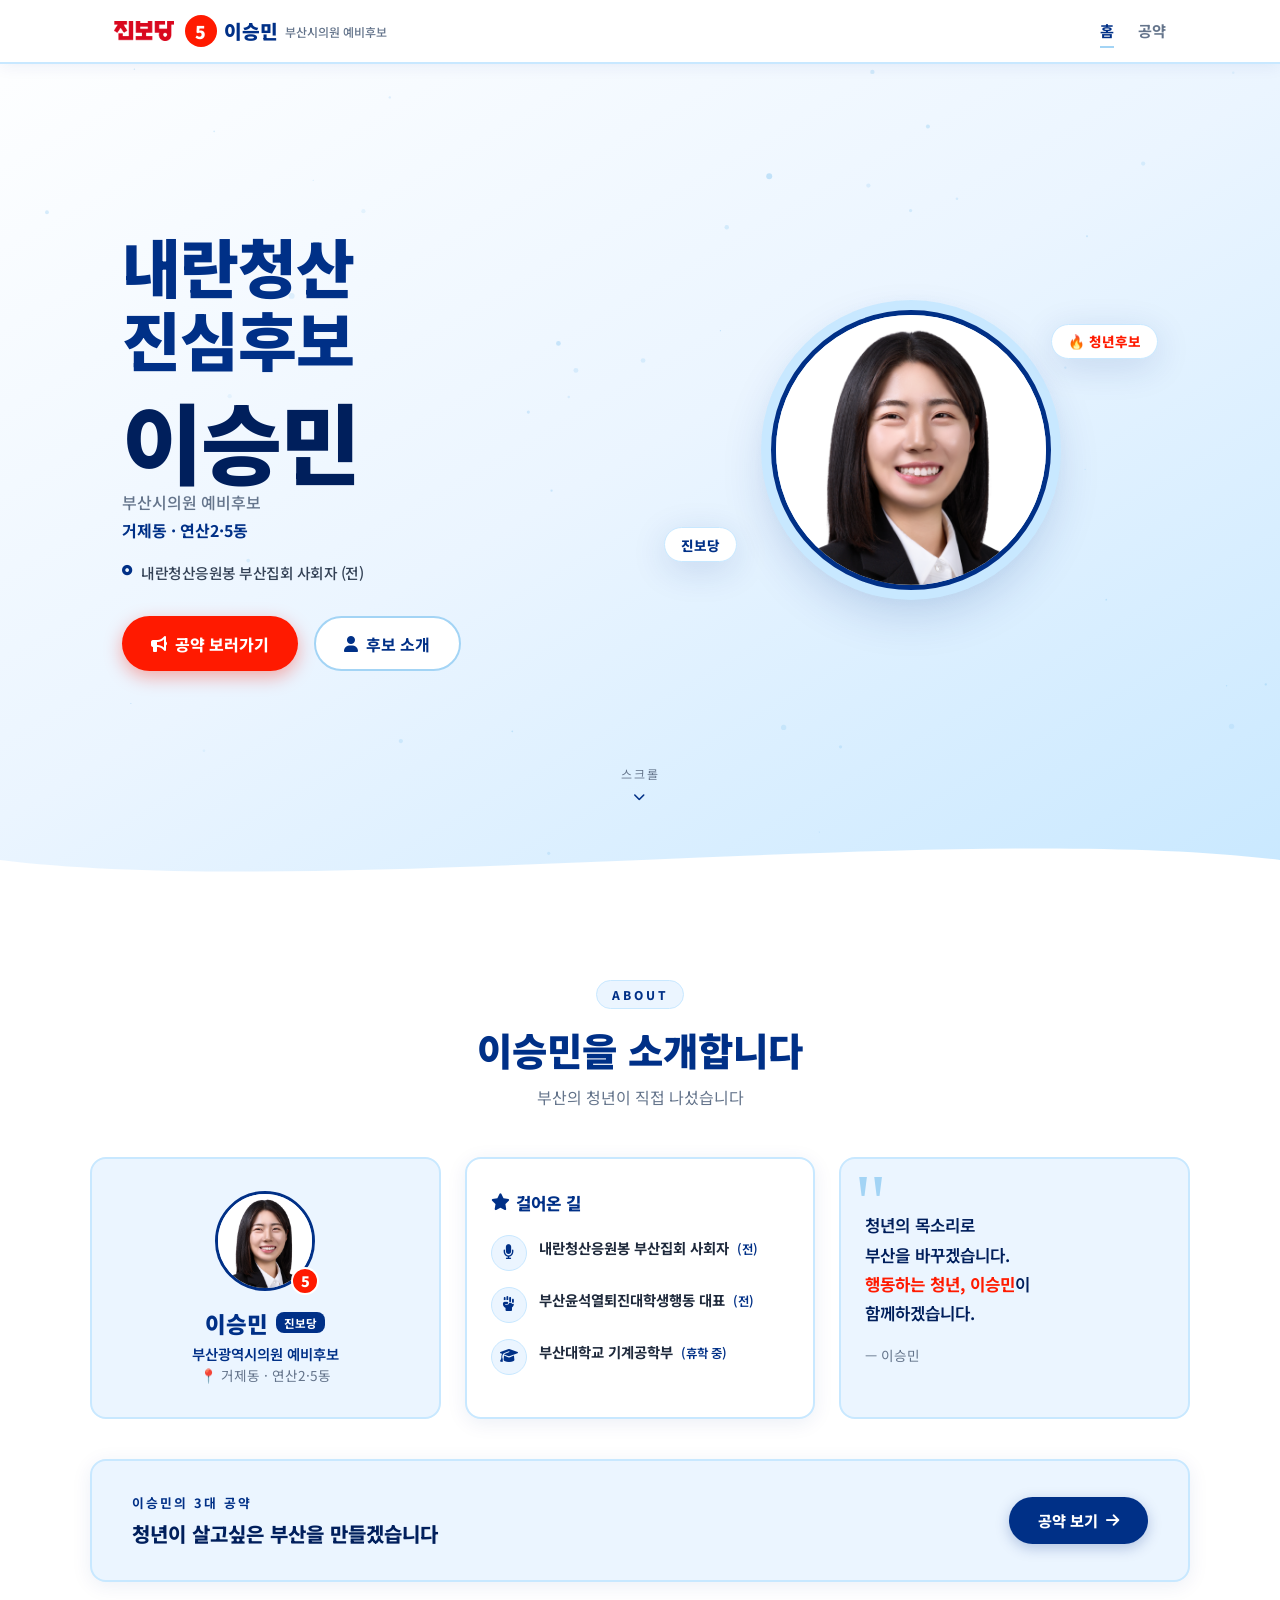
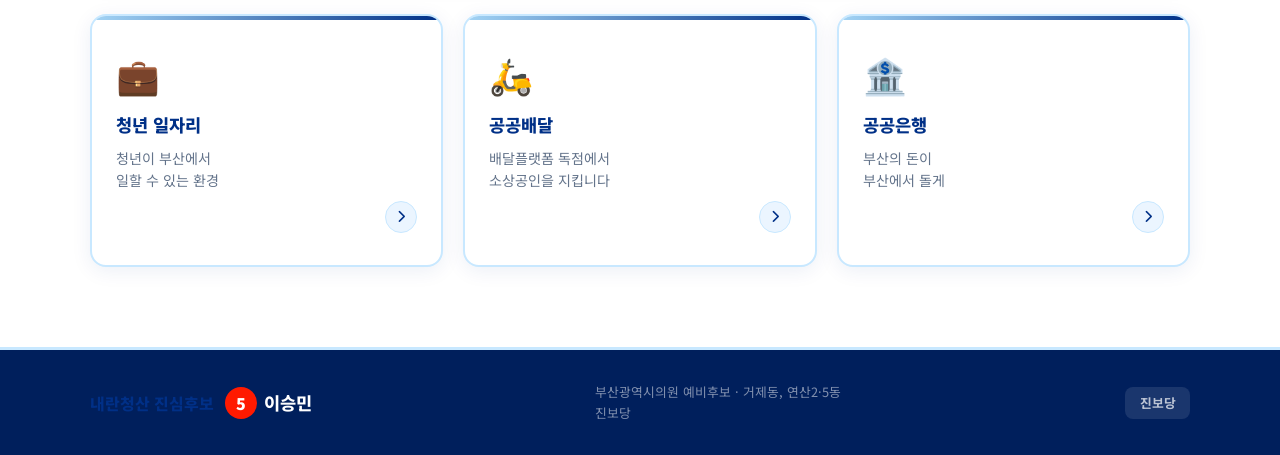
==== index.html @ 5fac70b7 "Add files via upload" ====
<!DOCTYPE html>
<html lang="ko">
<head>
    <meta charset="UTF-8">
    <meta name="viewport" content="width=device-width, initial-scale=1.0, maximum-scale=1.0, user-scalable=no">
    <title>기호5번 이승민 | 부산광역시의원 예비후보</title>
    <meta name="description" content="진보당 이승민 부산광역시의원 예비후보 - 거제동, 연산2·5동 / 내란청산 진심후보 이승민의 공약을 확인하세요.">
    <meta name="format-detection" content="telephone=no">

    <!-- Open Graph -->
    <meta property="og:type" content="website">
    <meta property="og:site_name" content="기호5번 이승민 부산시의원">
    <meta property="og:title" content="진보당 이승민 부산광역시의원 예비후보">
    <meta property="og:description" content="내란청산 진심후보 이승민 - 거제동, 연산2·5동">
    <meta property="og:image" content="assets/thumbnail.jpg">
    <meta name="twitter:card" content="summary_large_image">
    <meta name="twitter:title" content="기호5번 이승민 부산광역시의원 예비후보">
    <meta name="twitter:description" content="내란청산 진심후보 이승민 - 거제동, 연산2·5동">
    <meta name="twitter:image" content="assets/thumbnail.jpg">

    <link rel="stylesheet" href="style.css">
    <link rel="preconnect" href="https://fonts.googleapis.com">
    <link rel="preconnect" href="https://fonts.gstatic.com" crossorigin>
    <link href="https://fonts.googleapis.com/css2?family=Noto+Sans+KR:wght@400;500;700;800;900&display=swap" rel="stylesheet">
    <link rel="stylesheet" href="https://cdnjs.cloudflare.com/ajax/libs/font-awesome/6.5.0/css/all.min.css">
</head>
<body>

<!-- ============================================================
     TOP NAV
============================================================ -->
<nav class="top-nav" id="top-nav">
    <div class="nav-inner">
        <a href="index.html" class="nav-logo">
            <img src="assets/logo.png" alt="진보당" style="height:20px; margin-right:0.2rem; display:block;">
            <span class="nav-num">5</span>
            <span class="nav-name">이승민</span>
            <span class="nav-sub">부산시의원 예비후보</span>
        </a>
        <div class="nav-links">
            <a href="index.html" class="nav-link active">홈</a>
            <a href="pledge.html" class="nav-link">공약</a>
        </div>
        <button class="nav-hamburger" id="nav-hamburger" aria-label="메뉴 열기">
            <span></span><span></span><span></span>
        </button>
    </div>
    <!-- Mobile Menu -->
    <div class="mobile-menu" id="mobile-menu">
        <a href="index.html" class="mobile-link">🏠 홈</a>
        <a href="pledge.html" class="mobile-link">📋 공약</a>
        <a href="pledge.html#pledge-job" class="mobile-link">· 청년 일자리</a>
        <a href="pledge.html#pledge-delivery" class="mobile-link">· 공공배달</a>
        <a href="pledge.html#pledge-bank" class="mobile-link">· 공공은행</a>
    </div>
</nav>

<!-- ============================================================
     HERO SECTION (메인 전체화면)
============================================================ -->
<section class="hero" id="hero">
    <!-- 배경 파티클 캔버스 -->
    <canvas id="particle-canvas"></canvas>

    <!-- 배경 그래디언트 레이어 -->
    <div class="hero-bg"></div>

    <!-- 물결 구분선 -->
    <div class="hero-wave-bottom">
        <svg viewBox="0 0 1440 80" preserveAspectRatio="none" xmlns="http://www.w3.org/2000/svg">
            <path d="M0,40 C360,80 1080,0 1440,40 L1440,80 L0,80 Z" fill="#ffffff"/>
        </svg>
    </div>

    <div class="hero-container">
        <!-- 왼쪽: 텍스트 영역 -->
        <div class="hero-text" id="hero-text">
            <!-- 슬로건 -->
            <h2 class="hero-slogan reveal-hero" style="animation-delay:0.2s">
                내란청산<br>진심후보
            </h2>

            <!-- 후보 이름 -->
            <div class="hero-name-wrap reveal-hero" style="animation-delay:0.35s">
                <h1 class="hero-name">이승민</h1>
                <div class="hero-position">
                    <span>부산시의원 예비후보</span>
                    <span class="hero-district">거제동 · 연산2·5동</span>
                </div>
            </div>

            <!-- 약력 -->
            <ul class="hero-career reveal-hero" style="animation-delay:0.5s">
                <li style="white-space:nowrap; letter-spacing:-0.5px;"><i class="fas fa-circle-dot"></i> 내란청산응원봉 부산집회 사회자 (전)</li>
            </ul>

            <!-- CTA 버튼 -->
            <div class="hero-cta reveal-hero" style="animation-delay:0.65s">
                <a href="pledge.html" class="btn-primary">
                    <i class="fas fa-bullhorn"></i> 공약 보러가기
                </a>
                <a href="#about" class="btn-secondary">
                    <i class="fas fa-user"></i> 후보 소개
                </a>
            </div>
        </div>

        <!-- 오른쪽: 후보 사진 -->
        <div class="hero-photo-wrap reveal-hero" style="animation-delay:0.15s">
            <div class="hero-photo-glow"></div>
            <div class="hero-photo-circle">
                <img src="assets/candidate.png" alt="이승민 후보" class="hero-photo" id="hero-img">
            </div>
            <!-- 플로팅 태그들 -->
            <div class="float-tag tag-youth">🔥 청년후보</div>
            <div class="float-tag tag-jinbo">진보당</div>
        </div>
    </div>

    <!-- 스크롤 유도 -->
    <div class="scroll-hint">
        <span>스크롤</span>
        <div class="scroll-arrow">
            <i class="fas fa-chevron-down"></i>
        </div>
    </div>
</section>

<!-- ============================================================
     소개 SECTION
============================================================ -->
<section class="about-section" id="about">
    <div class="section-container">
        <div class="section-header reveal">
            <span class="section-tag">ABOUT</span>
            <h2 class="section-title">이승민을 소개합니다</h2>
            <p class="section-desc">부산의 청년이 직접 나섰습니다</p>
        </div>

        <div class="about-grid">
            <!-- 프로필 카드 -->
            <div class="about-profile-card reveal">
                <div class="profile-photo-wrap">
                    <img src="assets/candidate.png" alt="이승민 후보" class="profile-photo">
                    <div class="profile-num-badge">5</div>
                </div>
                <div class="profile-info">
                    <div class="profile-name-row">
                        <strong class="profile-name">이승민</strong>
                        <span class="profile-party-tag">진보당</span>
                    </div>
                    <p class="profile-position">부산광역시의원 예비후보</p>
                    <p class="profile-district">📍 거제동 · 연산2·5동</p>
                </div>
            </div>

            <!-- 약력 카드 -->
            <div class="about-career-card reveal" style="transition-delay:0.15s">
                <h3 class="card-title"><i class="fas fa-star"></i> 걸어온 길</h3>
                <ul class="career-list">
                    <li>
                        <div class="career-icon"><i class="fas fa-microphone"></i></div>
                        <div>
                            <strong>내란청산응원봉 부산집회 사회자</strong>
                            <span class="career-year">(전)</span>
                        </div>
                    </li>
                    <li>
                        <div class="career-icon"><i class="fas fa-fist-raised"></i></div>
                        <div>
                            <strong>부산윤석열퇴진대학생행동 대표</strong>
                            <span class="career-year">(전)</span>
                        </div>
                    </li>
                    <li>
                        <div class="career-icon"><i class="fas fa-graduation-cap"></i></div>
                        <div>
                            <strong>부산대학교 기계공학부</strong>
                            <span class="career-year">(휴학 중)</span>
                        </div>
                    </li>
                </ul>
            </div>

            <!-- 메시지 카드 -->
            <div class="about-message-card reveal" style="transition-delay:0.3s">
                <div class="message-quote">"</div>
                <p class="message-text">
                    청년의 목소리로<br>
                    부산을 바꾸겠습니다.<br>
                    <strong>행동하는 청년, 이승민</strong>이<br>
                    함께하겠습니다.
                </p>
                <div class="message-sig">— 이승민</div>
            </div>
        </div>

        <!-- 공약 바로가기 배너 -->
        <div class="pledge-banner reveal">
            <div class="pledge-banner-text">
                <span class="banner-label">이승민의 3대 공약</span>
                <h3>청년이 살고싶은 부산을 만들겠습니다</h3>
            </div>
            <a href="pledge.html" class="banner-btn">
                공약 보기 <i class="fas fa-arrow-right"></i>
            </a>
        </div>

        <!-- 공약 미리보기 카드 3개 -->
        <div class="pledge-preview-grid">
            <a href="pledge.html?tab=job" class="pledge-preview-card reveal">
                <div class="preview-icon">💼</div>
                <h4>청년 일자리</h4>
                <p>청년이 부산에서<br>일할 수 있는 환경</p>
                <span class="preview-arrow"><i class="fas fa-chevron-right"></i></span>
            </a>
            <a href="pledge.html?tab=delivery" class="pledge-preview-card reveal" style="transition-delay:0.1s">
                <div class="preview-icon">🛵</div>
                <h4>공공배달</h4>
                <p>배달플랫폼 독점에서<br>소상공인을 지킵니다</p>
                <span class="preview-arrow"><i class="fas fa-chevron-right"></i></span>
            </a>
            <a href="pledge.html?tab=bank" class="pledge-preview-card reveal" style="transition-delay:0.2s">
                <div class="preview-icon">🏦</div>
                <h4>공공은행</h4>
                <p>부산의 돈이<br>부산에서 돌게</p>
                <span class="preview-arrow"><i class="fas fa-chevron-right"></i></span>
            </a>
        </div>
    </div>
</section>

<!-- ============================================================
     FOOTER
============================================================ -->
<footer class="site-footer">
    <div class="footer-inner">
        <div class="footer-logo">
            <span class="footer-slogan" style="font-weight: 800; color: var(--navy); margin-right: 0.3rem;">내란청산 진심후보</span>
            <span class="footer-num">5</span>
            <span class="footer-name">이승민</span>
        </div>
        <div class="footer-info">
            <p>부산광역시의원 예비후보 · 거제동, 연산2·5동</p>
            <p>진보당</p>
        </div>
        <div class="footer-party">진보당</div>
    </div>
</footer>

<script src="main.js"></script>
</body>
</html>
---- style.css ----
/* ============================================================
   이승민 후보 홈페이지 - 색상 개편판
   흰색+하늘색 메인 / 찐남색+빨간색 포인트
============================================================ */
:root {
  --white:#ffffff;
  --sky:#A3D4F5;
  --sky-light:#EBF5FF;
  --sky-mid:#C8E8FF;
  --navy:#003087;
  --navy-dark:#001f5c;
  --red:#FF1A00;
  --gray:#64748b;
  --gray-light:#f8fafc;
  --font:'Noto Sans KR',sans-serif;
  --nav-h:64px;
  --radius:16px;
  --shadow:0 4px 20px rgba(0,48,135,0.08);
  --shadow-lg:0 8px 36px rgba(0,48,135,0.14);
}
*,*::before,*::after{box-sizing:border-box;margin:0;padding:0}
html{scroll-behavior:smooth;overflow-x:hidden}
body{font-family:var(--font);background:var(--white);color:#1e293b;overflow-x:hidden}
a{text-decoration:none;color:inherit}
ul{list-style:none}
img{max-width:100%;display:block}
button{cursor:pointer;border:none;background:none;font-family:var(--font)}

.top-nav{
  position:fixed;top:0;width:100%;z-index:1000;
  background:#fff;
  border-bottom:2px solid var(--sky-mid);
  box-shadow:0 2px 16px rgba(0,48,135,0.07);
  height:var(--nav-h);
}
.top-nav.scrolled{background:#fff;box-shadow:0 2px 16px rgba(0,48,135,0.15);}
.nav-inner{
  max-width:1100px;margin:0 auto;
  display:flex;align-items:center;justify-content:space-between;
  height:100%;padding:0 1.5rem;
}
.nav-logo{display:flex;align-items:center;gap:.45rem}
.nav-num{
  display:inline-flex;align-items:center;justify-content:center;
  width:2rem;height:2rem;background:var(--red);
  color:#fff;border-radius:50%;font-weight:900;font-size:1.1rem;flex-shrink:0;
}
.nav-name{color:var(--navy);font-weight:900;font-size:1.2rem}
.nav-sub{color:var(--gray);font-size:.75rem;font-weight:500}
.nav-links{display:flex;gap:1.5rem}
.nav-link{
  color:var(--gray);font-weight:700;font-size:.95rem;
  transition:color .2s;padding:.3rem 0;border-bottom:2px solid transparent;
}
.nav-link:hover,.nav-link.active{color:var(--navy);border-color:var(--sky)}
.nav-hamburger{display:none;flex-direction:column;gap:5px;padding:4px}
.nav-hamburger span{display:block;width:24px;height:2px;background:var(--navy);border-radius:2px;transition:.3s}
.nav-hamburger.open span:nth-child(1){transform:rotate(45deg) translate(5px,5px)}
.nav-hamburger.open span:nth-child(2){opacity:0}
.nav-hamburger.open span:nth-child(3){transform:rotate(-45deg) translate(5px,-5px)}
.mobile-menu{
  display:none;flex-direction:column;
  background:rgba(255,255,255,0.98);
  border-top:1px solid var(--sky-mid);
}
.mobile-menu.open{display:flex}
.mobile-link{
  padding:.9rem 1.5rem;color:var(--navy);
  font-size:.95rem;font-weight:600;
  border-bottom:1px solid var(--sky-light);transition:background .2s;
}
.mobile-link:hover{background:var(--sky-light)}

/* ── HERO : 흰색+하늘색 그라데이션 ── */
.hero{
  position:relative;min-height:100vh;
  display:flex;align-items:center;justify-content:center;
  padding-top:var(--nav-h);overflow:hidden;
  background:linear-gradient(150deg, var(--white) 0%, var(--sky-light) 50%, var(--sky-mid) 100%);
}
#particle-canvas{position:absolute;inset:0;z-index:1;pointer-events:none}
.hero-wave-bottom{position:absolute;bottom:0;left:0;right:0;z-index:2;line-height:0}
.hero-wave-bottom svg{width:100%;height:80px}
.hero-container{
  position:relative;z-index:3;
  max-width:1100px;width:100%;margin:0 auto;
  padding:2rem 2rem 6rem;
  display:grid;grid-template-columns:1fr 1fr;
  align-items:center;gap:3rem;
}

/* Hero 텍스트 — 어두운 색 사용 */
.hero-badge-wrap{display:flex;align-items:center;gap:.75rem;margin-bottom:1rem}
.hero-badge{
  display:inline-flex;align-items:center;gap:.25rem;
  background:var(--red);color:#fff;
  border-radius:30px;padding:.35rem 1rem;
  font-weight:800;font-size:1rem;
  box-shadow:0 4px 14px rgba(255,26,0,.35);
}
.badge-num{font-size:1.6rem;font-weight:900;line-height:1}
.badge-label{font-size:.8rem}
.hero-party{
  background:var(--navy);color:#fff;
  padding:.3rem .85rem;border-radius:20px;
  font-size:.82rem;font-weight:700;
}
.hero-slogan{
  color:var(--navy);font-size:clamp(2.5rem,5vw,4rem);
  font-weight:900;line-height:1.15;
  margin-bottom:1.25rem;letter-spacing:-1px;
}
.slogan-accent{color:var(--red)}
.hero-name-wrap{margin-bottom:1.25rem}
.hero-name{
  font-size:clamp(3.5rem,8vw,5.5rem);font-weight:900;
  color:var(--navy-dark);letter-spacing:-2px;line-height:1;margin-bottom:.4rem;
}
.hero-position{display:flex;flex-direction:column;gap:.25rem}
.hero-position span{color:var(--gray);font-size:1rem;font-weight:500}
.hero-district{color:var(--navy)!important;font-weight:700!important}
.hero-career{display:flex;flex-direction:column;gap:.55rem;margin-bottom:2rem}
.hero-career li{
  display:flex;align-items:flex-start;gap:.6rem;
  color:#334155;font-size:.92rem;font-weight:500;line-height:1.5;
}
.hero-career .fa-circle-dot{color:var(--navy);margin-top:.25rem;font-size:.65rem;flex-shrink:0}
.career-prev{color:var(--gray);font-size:.8rem;margin-left:.3rem}
.hero-cta{display:flex;gap:1rem;flex-wrap:wrap}
.btn-primary{
  display:inline-flex;align-items:center;gap:.5rem;
  background:var(--red);color:#fff;
  padding:.85rem 1.8rem;border-radius:50px;
  font-weight:800;font-size:1rem;
  box-shadow:0 6px 18px rgba(255,26,0,.35);
  transition:transform .2s,box-shadow .2s;
}
.btn-primary:hover{transform:translateY(-2px);box-shadow:0 10px 26px rgba(255,26,0,.45)}
.btn-secondary{
  display:inline-flex;align-items:center;gap:.5rem;
  background:var(--white);color:var(--navy);
  border:2px solid var(--sky);
  padding:.85rem 1.8rem;border-radius:50px;
  font-weight:700;font-size:1rem;
  transition:background .2s,border-color .2s,transform .2s;
}
.btn-secondary:hover{background:var(--sky-light);border-color:var(--navy);transform:translateY(-2px)}

/* Hero Photo */
.hero-photo-wrap{position:relative;display:flex;justify-content:center;align-items:center}
.hero-photo-glow{
  position:absolute;width:320px;height:320px;border-radius:50%;
  background:radial-gradient(circle,rgba(163,212,245,.5),transparent 70%);
  animation:pulse 3s ease-in-out infinite;
}
@keyframes pulse{0%,100%{transform:scale(1);opacity:.7}50%{transform:scale(1.06);opacity:1}}
.hero-photo-circle{
  width:280px;height:280px;border-radius:50%;overflow:hidden;
  border:5px solid var(--navy);
  box-shadow:0 0 0 10px var(--sky-mid),0 20px 50px rgba(0,48,135,.2);
  position:relative;z-index:2;
}
.hero-photo{width:100%;height:100%;object-fit:cover;object-position:center top}
.float-tag{
  position:absolute;background:var(--white);border-radius:30px;
  padding:.4rem 1rem;font-weight:800;font-size:.85rem;
  box-shadow:var(--shadow-lg);z-index:3;animation:float 4s ease-in-out infinite;
  border:1.5px solid var(--sky-mid);
}
.tag-youth{top:5%;right:0;color:var(--red);animation-delay:0s}
.tag-jinbo{bottom:10%;left:0;color:var(--navy);animation-delay:1s}
@keyframes float{0%,100%{transform:translateY(0)}50%{transform:translateY(-8px)}}
.scroll-hint{
  position:absolute;bottom:6rem;left:50%;transform:translateX(-50%);
  z-index:4;text-align:center;color:var(--gray);
  font-size:.75rem;letter-spacing:2px;
  animation:bounce 2s ease-in-out infinite;
}
.scroll-arrow{margin-top:.3rem;color:var(--navy)}
@keyframes bounce{0%,100%{transform:translateX(-50%) translateY(0)}50%{transform:translateX(-50%) translateY(6px)}}

/* ── ABOUT SECTION ── */
.about-section{padding:5rem 1.5rem;background:var(--white)}
.section-container{max-width:1100px;margin:0 auto}
.section-header{text-align:center;margin-bottom:3rem}
.section-tag{
  display:inline-block;background:var(--sky-light);color:var(--navy);
  font-size:.75rem;font-weight:800;letter-spacing:3px;
  padding:.3rem .9rem;border-radius:20px;margin-bottom:.75rem;
  border:1px solid var(--sky-mid);
}
.section-title{font-size:clamp(1.8rem,3vw,2.5rem);font-weight:900;color:var(--navy);margin-bottom:.5rem}
.section-desc{color:var(--gray);font-size:1rem}
.about-grid{display:grid;grid-template-columns:repeat(3,1fr);gap:1.5rem;margin-bottom:2.5rem}
.about-profile-card{
  background:var(--sky-light);border-radius:var(--radius);
  padding:2rem 1.5rem;display:flex;flex-direction:column;align-items:center;
  gap:1rem;text-align:center;border:2px solid var(--sky-mid);
}
.profile-photo-wrap{position:relative;width:100px;height:100px}
.profile-photo{width:100%;height:100%;border-radius:50%;object-fit:cover;object-position:center top;border:3px solid var(--navy)}
.profile-num-badge{
  position:absolute;bottom:-4px;right:-4px;
  width:28px;height:28px;background:var(--red);color:#fff;
  border-radius:50%;font-weight:900;font-size:.9rem;
  display:flex;align-items:center;justify-content:center;border:2px solid #fff;
}
.profile-name{font-size:1.4rem;font-weight:900;color:var(--navy)}
.profile-name-row{display:flex;align-items:center;gap:.5rem;justify-content:center}
.profile-party-tag{background:var(--navy);color:#fff;padding:.15rem .5rem;border-radius:8px;font-size:.72rem;font-weight:700}
.profile-position{color:var(--navy);font-weight:600;font-size:.9rem;margin-top:.25rem}
.profile-district{color:var(--gray);font-size:.85rem;margin-top:.1rem}

.about-career-card{
  background:var(--white);border-radius:var(--radius);padding:2rem 1.5rem;
  border:2px solid var(--sky-mid);box-shadow:var(--shadow);
}
.card-title{font-size:1.05rem;font-weight:800;color:var(--navy);margin-bottom:1.25rem;display:flex;align-items:center;gap:.4rem}
.career-list{display:flex;flex-direction:column;gap:1rem}
.career-list li{display:flex;align-items:flex-start;gap:.75rem}
.career-icon{
  width:36px;height:36px;border-radius:50%;
  background:var(--sky-light);color:var(--navy);
  display:flex;align-items:center;justify-content:center;font-size:.9rem;flex-shrink:0;
  border:1.5px solid var(--sky-mid);
}
.career-list strong{font-size:.9rem;font-weight:700;color:#1e293b;display:inline;margin-right:4px;}
.career-year{font-size:.78rem;color:var(--navy);font-weight:600;}

.about-message-card{
  background:var(--sky-light);border-radius:var(--radius);padding:2rem 1.5rem;
  border:2px solid var(--sky-mid);
  position:relative;overflow:hidden;display:flex;flex-direction:column;justify-content:center;
}
.message-quote{
  font-size:5rem;color:var(--sky);font-family:Georgia,serif;
  line-height:1;position:absolute;top:.3rem;left:.8rem;
}
.message-text{
  color:var(--navy-dark);font-size:1.05rem;font-weight:600;
  line-height:1.75;position:relative;z-index:1;
}
.message-text strong{color:var(--red)}
.message-sig{color:var(--gray);font-size:.85rem;margin-top:1rem;position:relative;z-index:1}

/* Pledge Banner */
.pledge-banner{
  background:var(--sky-light);border:2px solid var(--sky-mid);
  border-radius:var(--radius);padding:2rem 2.5rem;
  display:flex;align-items:center;justify-content:space-between;
  gap:1.5rem;flex-wrap:wrap;margin-bottom:2rem;
  box-shadow:var(--shadow);
}
.banner-label{color:var(--navy);font-size:.8rem;font-weight:700;letter-spacing:2px;display:block;margin-bottom:.4rem}
.pledge-banner-text h3{color:var(--navy-dark);font-size:1.25rem;font-weight:800}
.banner-btn{
  display:inline-flex;align-items:center;gap:.5rem;
  background:var(--navy);color:#fff;
  padding:.8rem 1.8rem;border-radius:50px;
  font-weight:800;font-size:.95rem;white-space:nowrap;
  box-shadow:0 4px 14px rgba(0,48,135,.25);
  transition:transform .2s,background .2s;
}
.banner-btn:hover{transform:translateY(-2px);background:var(--navy-dark)}

/* Pledge Preview Cards */
.pledge-preview-grid{display:grid;grid-template-columns:repeat(3,1fr);gap:1.25rem}
.pledge-preview-card{
  background:var(--white);border-radius:var(--radius);padding:2rem 1.5rem;
  border:2px solid var(--sky-mid);box-shadow:var(--shadow);
  display:flex;flex-direction:column;gap:.6rem;
  transition:transform .25s,box-shadow .25s,border-color .25s;
  position:relative;overflow:hidden;
}
.pledge-preview-card::before{
  content:'';position:absolute;top:0;left:0;right:0;height:4px;
  background:linear-gradient(90deg,var(--sky),var(--navy));
}
.pledge-preview-card:hover{transform:translateY(-4px);box-shadow:var(--shadow-lg);border-color:var(--navy)}
.preview-icon{font-size:2.2rem;margin-bottom:.25rem}
.pledge-preview-card h4{font-size:1.1rem;font-weight:800;color:var(--navy)}
.pledge-preview-card p{font-size:.88rem;color:var(--gray);line-height:1.6;flex:1}
.preview-arrow{
  display:inline-flex;align-items:center;justify-content:center;
  width:32px;height:32px;background:var(--sky-light);border-radius:50%;
  color:var(--navy);font-size:.8rem;align-self:flex-end;
  transition:background .2s,color .2s;border:1.5px solid var(--sky-mid);
}
.pledge-preview-card:hover .preview-arrow{background:var(--navy);color:#fff}

/* ── PLEDGE PAGE ── */
.pledge-page{background:var(--sky-light)}
.pledge-hero{
  position:relative;min-height:260px;
  display:flex;align-items:center;justify-content:center;
  padding-top:calc(var(--nav-h) + 2rem);padding-bottom:5rem;overflow:hidden;
  background:linear-gradient(135deg,var(--sky-light) 0%,var(--sky-mid) 100%);
}
.pledge-hero-bg{position:absolute;inset:0;background:linear-gradient(135deg,var(--sky-light),var(--sky-mid))}
.pledge-hero-content{position:relative;z-index:2;text-align:center;padding:0 1.5rem}
.pledge-hero-tag{
  display:inline-block;color:var(--navy);
  font-size:.75rem;font-weight:700;letter-spacing:3px;margin-bottom:.75rem;
}
.pledge-hero-title{font-size:clamp(2rem,4vw,3rem);font-weight:900;color:var(--navy-dark);margin-bottom:.75rem}
.accent-red{color:var(--red)}
.pledge-hero-sub{color:var(--navy);font-size:1.05rem;font-weight:500;opacity:.8}
.pledge-hero-wave{position:absolute;bottom:0;left:0;right:0;z-index:3;line-height:0}
.pledge-hero-wave svg{width:100%;height:60px}

/* Tab Nav */
.tab-nav-wrap{
  position:sticky;top:var(--nav-h);z-index:100;
  background:var(--white);
  border-bottom:2px solid var(--sky-mid);
  box-shadow:0 2px 12px rgba(0,48,135,.06);
}
.tab-nav{max-width:900px;margin:0 auto;display:flex;position:relative;padding:0 1rem}
.tab-btn{
  flex:1;display:flex;align-items:center;justify-content:center;gap:.5rem;
  padding:1.1rem .5rem;font-size:.95rem;font-weight:700;
  color:var(--gray);transition:color .25s;
  border-bottom:3px solid transparent;
}
.tab-btn .tab-icon{font-size:1.2rem}
.tab-btn.active{color:var(--navy);border-color:var(--red)}
.tab-btn:hover:not(.active){color:var(--navy)}

/* Pledge Content */
.pledge-main{min-height:60vh;background:var(--white);overflow-x:hidden}
.pledge-tab-content{display:none;animation:fadeSlide .35s ease}
.pledge-tab-content.active{display:block}
@keyframes fadeSlide{from{opacity:0;transform:translateY(12px)}to{opacity:1;transform:translateY(0)}}
.pledge-section-container{max-width:900px;margin:0 auto;padding:3rem 1.5rem 5rem}

.pledge-content-header{text-align:center;margin-bottom:2.5rem}
.pledge-num-badge{
  display:inline-block;background:var(--sky-light);color:var(--navy);
  border:2px solid var(--sky-mid);
  font-size:.8rem;font-weight:800;letter-spacing:2px;
  padding:.3rem 1rem;border-radius:20px;margin-bottom:.8rem;
}
.pledge-content-title{font-size:clamp(1.8rem,3vw,2.5rem);font-weight:900;color:var(--navy);margin-bottom:.75rem}
.pledge-content-sub{color:var(--gray);font-size:1.05rem;line-height:1.7}
.pledge-content-sub strong{color:var(--navy)}

.pledge-problem-box{
  background:var(--sky-light);border:2px solid var(--sky-mid);
  border-radius:var(--radius);padding:1.5rem 1.75rem;
  display:flex;align-items:center;gap:1rem;margin-bottom:2.5rem;
}
.problem-icon{font-size:1.5rem;flex-shrink:0}
.problem-text{font-size:.95rem;line-height:1.7;color:#1e293b;font-weight:500}

.sub-pledge-grid{display:grid;grid-template-columns:repeat(3,1fr);gap:1.25rem;margin-bottom:2.5rem}
.sub-pledge-card{
  background:var(--white);border-radius:var(--radius);padding:2rem 1.5rem;
  text-align:center;border:2px solid var(--sky-mid);
  box-shadow:var(--shadow);transition:transform .25s,box-shadow .25s,border-color .25s;
}
.sub-pledge-card:hover{transform:translateY(-4px);box-shadow:var(--shadow-lg);border-color:var(--navy)}
.sub-card-icon{font-size:2.5rem;margin-bottom:.75rem}
.sub-card-title{font-size:1rem;font-weight:800;color:var(--navy);margin-bottom:.5rem}
.sub-card-placeholder{font-size:.85rem;color:var(--gray);line-height:1.5;margin-bottom:.75rem}
.sub-card-tag{
  display:inline-block;background:var(--sky-light);color:var(--navy);
  border:1px solid var(--sky-mid);
  padding:.25rem .7rem;border-radius:20px;font-size:.75rem;font-weight:700;
}

.pledge-detail-area{
  background:var(--sky-light);border-radius:var(--radius);
  border:2px dashed var(--sky-mid);
  min-height:200px;display:flex;align-items:center;justify-content:center;
}
.detail-placeholder{text-align:center;padding:3rem;color:var(--gray)}
.detail-placeholder i{font-size:2.5rem;margin-bottom:1rem;color:var(--sky)}
.detail-placeholder p{line-height:1.7;font-size:.95rem}

/* ── FOOTER ── */
.site-footer{
  background:var(--navy-dark);padding:2rem 1.5rem;
  border-top:3px solid var(--sky-mid);
}
.footer-inner{
  max-width:1100px;margin:0 auto;
  display:flex;align-items:center;justify-content:space-between;
  gap:1rem;flex-wrap:wrap;
}
.footer-logo{display:flex;align-items:center;gap:.4rem}
.footer-num{
  width:2rem;height:2rem;background:var(--red);color:#fff;
  border-radius:50%;font-weight:900;font-size:1rem;
  display:flex;align-items:center;justify-content:center;
}
.footer-name{color:#fff;font-weight:800;font-size:1.1rem}
.footer-info p{color:rgba(255,255,255,.5);font-size:.8rem;line-height:1.6}
.footer-party{
  background:rgba(255,255,255,.1);color:rgba(255,255,255,.7);
  border-radius:8px;padding:.4rem .9rem;font-size:.8rem;font-weight:700;
}

/* ── REVEAL ANIMATIONS ── */
.reveal{opacity:0;transform:translateY(24px);transition:opacity .55s ease,transform .55s ease}
.reveal.visible{opacity:1;transform:translateY(0)}
.reveal-hero{opacity:0;transform:translateY(20px);animation:heroIn .7s ease forwards}
@keyframes heroIn{to{opacity:1;transform:translateY(0)}}

/* ── 청년 일자리 공약 ── */

/* ① 타이틀 히어로 */
.job-title-hero{
  position:relative;
  width:100vw;
  left:50%;
  transform:translateX(-50%);
  overflow:hidden;
  background:var(--sky-light);
  border-bottom:3px solid var(--sky);
}
.job-hero-img{
  width:100vw !important;
  max-width:100vw !important;
  min-width:100vw !important;
  height:auto !important;
  display:block;
  margin:0;
}
.job-hero-overlay{
  position:absolute;
  top:10px;
  left:0;right:0;
  text-align:center;
  padding:0 2rem;
  pointer-events:none;
}
.job-project-badge{
  display:inline-block;background:var(--white);
  border:2px solid var(--navy);color:var(--navy);
  border-radius:30px;padding:.4rem 1.2rem;
  font-size:.9rem;font-weight:700;margin-bottom:1rem;
}
.job-project-badge strong{color:var(--red)}
.job-main-title{
  font-size:clamp(2.5rem,6vw,4.5rem);font-weight:900;
  color:var(--navy);letter-spacing:-1.5px;margin-bottom:1.5rem;
}
.job-hero-img{max-width:600px;margin:0 auto}

/* ② 예산 섹션 */
.job-budget-section{background:var(--white);padding:4rem 1.5rem}
.job-budget-title{
  font-size:clamp(1.6rem,3.5vw,2.4rem);font-weight:900;
  color:var(--navy-dark);text-align:center;margin-bottom:2.5rem;line-height:1.3;
}
.job-budget-title span{color:var(--red)}
.job-budget-wrap{display:flex;align-items:center;justify-content:center;gap:2.5rem;flex-wrap:wrap;margin-bottom:2rem}
.job-budget-table-wrap{flex:1;min-width:280px;max-width:520px}
.table-unit{font-size:.8rem;color:var(--gray);margin-bottom:.4rem;text-align:left}
.job-budget-table{width:100%;border-collapse:collapse;border-radius:12px;overflow:hidden;box-shadow:var(--shadow)}
.job-budget-table thead tr{background:var(--navy);color:#fff}
.job-budget-table th,.job-budget-table td{padding:.85rem 1rem;font-size:.92rem;text-align:center}
.job-budget-table thead th:first-child{text-align:left}
.job-budget-table tbody tr:nth-child(odd){background:var(--sky-light)}
.job-budget-table tbody tr:nth-child(even){background:var(--white)}
.job-budget-table tbody th{text-align:left;font-weight:700;color:var(--navy-dark)}
.td-now{font-weight:800;color:var(--navy);font-size:1rem}
.td-rate{color:var(--red);font-weight:800;font-size:1rem;white-space:nowrap}

/* 2배 배지 */
.job-2x-badge{
  background:var(--red);color:#fff;border-radius:50%;
  width:140px;height:140px;
  display:flex;flex-direction:column;align-items:center;justify-content:center;
  text-align:center;flex-shrink:0;
  box-shadow:0 8px 24px rgba(255,26,0,.4);
  animation:pulse 3s ease-in-out infinite;
}
.badge-years{font-size:.78rem;font-weight:700;opacity:.9;margin-bottom:.1rem}
.badge-big{font-size:1.9rem;font-weight:900;line-height:1}
.badge-sub{font-size:1.1rem;font-weight:800}

.job-budget-body{
  max-width:720px;margin:0 auto;
  background:var(--sky-light);border-radius:var(--radius);
  padding:1.5rem 2rem;border-left:4px solid var(--navy);
}
.job-budget-body p{font-size:.95rem;line-height:1.8;color:#1e293b;margin-bottom:.75rem}
.job-budget-body p:last-child{margin-bottom:0}
.job-budget-body strong{color:var(--navy)}

/* ③ 6대 공약 */
.job-pledges-section{background:var(--sky-light);padding:4rem 1.5rem}
.job-pledges-header{text-align:center;margin-bottom:2rem}
.job-pledges-main-title{
  font-size:clamp(1.6rem,3vw,2.2rem);font-weight:900;
  color:var(--navy-dark);line-height:1.35;margin-bottom:.6rem;
}
.job-pledges-main-title strong{color:var(--navy)}
.job-pledges-sub{color:var(--navy);font-size:1rem;font-weight:600;opacity:.8}

.job-intro-box{
  background:var(--white);border-radius:var(--radius);
  padding:1.75rem 2rem;margin-bottom:2.5rem;
  border-left:5px solid var(--sky);box-shadow:var(--shadow);
}
.job-intro-box p{font-size:.95rem;line-height:1.85;color:#1e293b;margin-bottom:.6rem}
.job-intro-box p:last-child{margin-bottom:0}
.job-intro-box strong{color:var(--navy)}

/* 6대 공약 그리드 */
.job-items-grid{display:grid;grid-template-columns:repeat(2,1fr);gap:1.5rem}
.job-item-card{
  background:var(--white);border-radius:var(--radius);
  border:2px solid var(--sky-mid);box-shadow:var(--shadow);
  display:flex;gap:1.25rem;padding:1.75rem;
  transition:transform .25s,box-shadow .25s,border-color .25s;
}
.job-item-card:hover{transform:translateY(-3px);box-shadow:var(--shadow-lg);border-color:var(--sky)}
.job-item-num{
  width:38px;height:38px;border-radius:50%;flex-shrink:0;
  background:var(--navy);color:#fff;
  display:flex;align-items:center;justify-content:center;
  font-weight:900;font-size:1.1rem;margin-top:.1rem;
}
.job-item-body{flex:1}
.job-item-title{
  font-size:1rem;font-weight:700;color:#1e293b;
  line-height:1.4;margin-bottom:.75rem;
}
.job-item-title strong{color:var(--navy);font-size:1.05rem}
.job-item-text{font-size:.875rem;line-height:1.8;color:#475569}
.job-item-sublist{margin-top:.75rem;display:flex;flex-direction:column;gap:.6rem}
.job-item-sublist li{
  font-size:.82rem;line-height:1.7;color:#475569;
  padding-left:1rem;border-left:3px solid var(--sky);
  padding:.5rem .75rem;background:var(--sky-light);border-radius:0 8px 8px 0;
}
.job-item-sublist li strong{color:var(--navy)}

/* ── 공공배달 공약 ── */
.del-title-hero{
  background:linear-gradient(160deg,var(--sky-light) 0%,var(--sky-mid) 100%);
  padding:3rem 2rem 2rem;border-bottom:3px solid var(--sky);
}
.del-hero-inner{
  max-width:900px;margin:0 auto;
  display:flex;align-items:center;justify-content:space-between;gap:2rem;flex-wrap:wrap;
}
.del-hero-text{flex:1;min-width:240px}
.del-sub-label{font-size:1rem;font-weight:700;color:var(--navy);margin-bottom:.5rem}
.del-main-title{
  font-size:clamp(3rem,7vw,5.5rem);font-weight:900;
  color:var(--navy-dark);letter-spacing:-2px;line-height:1;margin-bottom:1.25rem;
}
.del-miracle-badge{
  display:inline-block;background:var(--red);color:#fff;
  padding:.6rem 1.25rem;border-radius:30px;
  font-size:1.05rem;font-weight:700;
  box-shadow:0 4px 14px rgba(255,26,0,.35);
  line-height:1.4;
}
.del-miracle-badge strong{font-size:1.4rem;font-weight:900}
.del-badge-note{display:block;font-size:.75rem;opacity:.85;margin-top:.2rem}
.del-hero-img{width:280px;flex-shrink:0}

/* ② 문제 제기 */
.del-problem-section{background:var(--white);padding:3.5rem 1.5rem}
.del-problem-title{
  font-size:clamp(1.5rem,3.5vw,2.4rem);font-weight:900;
  color:var(--navy-dark);text-align:center;margin-bottom:2rem;line-height:1.3;
}
.del-problem-title .red{color:var(--red)}
.del-problem-body{
  max-width:720px;margin:0 auto;
  background:var(--sky-light);border-radius:var(--radius);
  padding:1.75rem 2rem;border-left:4px solid var(--navy);
}
.del-problem-body p{font-size:.95rem;line-height:1.8;color:#1e293b;margin-bottom:.75rem}
.del-problem-body p:last-child{margin-bottom:0}
.del-problem-body strong{color:var(--navy)}

/* ③ 비교표 섹션 */
.del-compare-section{background:var(--sky-light);padding:4rem 1.5rem}
.del-compare-header{text-align:center;margin-bottom:2.5rem}
.del-compare-title{font-size:clamp(2rem,4vw,3rem);font-weight:900;color:var(--navy);margin-bottom:.5rem}
.del-compare-sub{color:var(--gray);font-size:1rem;font-weight:500}

.del-compare-block{
  background:var(--white);border-radius:var(--radius);
  border:2px solid var(--sky-mid);box-shadow:var(--shadow);
  margin-bottom:2rem;overflow:hidden;
}
.del-group-label{
  padding:.9rem 1.5rem;font-size:1.3rem;font-weight:900;
  color:#fff;letter-spacing:1px;
}
.del-group-label.consumer{background:#0284c7}
.del-group-label.owner{background:#db2777}
.del-group-label.rider{background:#7c3aed}

.del-table-wrap{padding:1.5rem;display:flex;align-items:flex-start;gap:1.5rem;flex-wrap:wrap}
.del-table-note{font-size:.78rem;color:var(--gray);margin-bottom:.5rem}
.del-table-scroll{flex:1;min-width:280px;overflow-x:auto}
.del-compare-table{width:100%;border-collapse:collapse;min-width:380px}
.del-compare-table th,.del-compare-table td{
  padding:.7rem .9rem;font-size:.88rem;text-align:center;
  border-bottom:1px solid var(--sky-light);
}
.del-compare-table th{color:#fff;font-weight:700}
.block-consumer .del-compare-table th{background:var(--navy-dark)}
.block-consumer .th-dongbaek{background:var(--sky)!important;color:var(--navy-dark)!important;font-weight:900!important}
.block-owner .del-compare-table th{background:#9d174d}
.block-owner .th-dongbaek{background:#fbcfe8!important;color:#831843!important;font-weight:900!important}
.block-rider .del-compare-table th{background:#5b21b6}
.block-rider .th-dongbaek{background:#ede9fe!important;color:#4c1d95!important;font-weight:900!important}

.del-compare-table thead th:first-child{background:var(--white)!important;color:var(--gray)!important;font-size:.78rem}
.del-compare-table th:first-child,.del-compare-table td:first-child{text-align:left}
.del-compare-table tbody tr:hover{background:var(--sky-light)}
.th-note{display:block;font-size:.72rem;font-weight:400;opacity:.8}
.td-db{color:var(--navy);font-weight:700}
.td-win{color:var(--navy);font-weight:900;background:rgba(163,212,245,.25)}
.td-note{display:block;font-size:.72rem;color:var(--gray);font-weight:400}
.tr-total td,.tr-total th{font-weight:800;border-top:2px solid var(--sky);background:var(--sky-light)}

.del-benefit-badge{
  flex-shrink:0;width:120px;border-radius:16px;
  display:flex;flex-direction:column;align-items:center;justify-content:center;
  text-align:center;color:#fff;font-size:.8rem;font-weight:700;
  padding:1rem .75rem;box-shadow:var(--shadow-lg);line-height:1.4;
}
.consumer-badge{background:#0284c7}
.owner-badge{background:#db2777}
.rider-badge{background:#7c3aed}
.del-benefit-badge strong{font-size:1.3rem;font-weight:900;display:block;margin:0;line-height:1.2}
.badge-extra{font-size:.7rem;opacity:.9;margin:0;word-break:keep-all}

.del-extra-benefits{padding:0 1.5rem 1.5rem;display:flex;flex-direction:column;gap:.6rem}
.del-extra-item{
  padding:.65rem 1rem;background:var(--sky-light);
  border-radius:8px;font-size:.88rem;color:#1e293b;line-height:1.6;
  border-left:3px solid #db2777;
}
.extra-tag{
  display:inline-block;background:#db2777;color:#fff;
  padding:.1rem .5rem;border-radius:12px;font-size:.75rem;font-weight:700;margin-right:.4rem;
}
.extra-note{color:var(--gray);font-size:.82rem}

.del-rider-note{
  padding:.75rem 1.5rem 1.25rem;
  font-size:.82rem;color:var(--gray);font-style:italic;
}

/* ④ 연간재원 */
.del-budget-section{background:var(--white);padding:4rem 1.5rem}
.del-budget-title{
  font-size:clamp(1.3rem,2.5vw,1.8rem);font-weight:900;
  color:var(--navy);margin-bottom:1.5rem;
  padding-bottom:.75rem;border-bottom:2px solid var(--sky-mid);
}
.del-budget-title span{color:var(--gray);font-size:.85em;font-weight:500}
.del-budget-table-wrap{margin-bottom:2rem}
.del-budget-table-scroll{overflow-x:auto}
.del-budget-table{width:100%;border-collapse:collapse;min-width:520px}
.del-budget-table th,.del-budget-table td{
  padding:.85rem 1rem;font-size:.88rem;
  border-bottom:1px solid var(--sky-light);text-align:left;vertical-align:top;
}
.del-budget-table thead tr{background:var(--navy-dark)}
.del-budget-table thead th{color:#fff;font-weight:700}
.del-budget-table tbody tr:nth-child(odd){background:var(--sky-light)}
.td-amount{text-align:right;font-weight:700;color:var(--navy);white-space:nowrap}
.tr-total-budget td{background:var(--navy)!important;color:#fff!important;font-weight:800;border-top:2px solid var(--navy-dark)}
.td-total-val{color:var(--sky)!important;font-size:1.1rem}
.del-budget-notes{
  background:var(--sky-light);border-radius:var(--radius);
  padding:1.5rem 2rem;border-left:4px solid var(--red);
}
.del-budget-notes p{font-size:.92rem;line-height:1.7;color:#1e293b;margin-bottom:.5rem;display:flex;gap:.5rem}
.del-budget-notes p:last-child{margin-bottom:0}
.del-budget-notes .fa-circle-dot{color:var(--red);flex-shrink:0;margin-top:.25rem;font-size:.7rem}
.del-budget-notes strong{color:var(--navy)}

/* ── 공공은행 공약 ── */
.bank-title-hero{
  position:relative;width:100vw;left:50%;transform:translateX(-50%);
  overflow:hidden;background:#fff;border-bottom:3px solid var(--sky);
}
.bank-hero-img{width:100vw !important;max-width:100vw !important;min-width:100vw !important;height:auto !important;display:block;}
.bank-hero-overlay{position:absolute;top:3.5rem;left:0;right:0;text-align:center;pointer-events:none;padding:0 2rem;z-index:10;}
.bank-main-title{font-size:3rem;font-weight:900;color:var(--sky);line-height:1.2;margin-top:.5rem;}
.bank-main-title strong{color:var(--navy-dark);font-size:3.5rem;display:block;}

.bank-problem-section{padding:4rem 1.5rem;background:#f8fafc;}
.bank-problem-flex{display:flex;gap:2rem;align-items:center;}
.bank-problem-text{flex:1;font-size:1.1rem;line-height:1.7;color:#334155;}
.bank-problem-text p{margin-bottom:1rem;word-break:keep-all;}
.bank-problem-text p:last-child{margin-bottom:0;}
.bank-budget-box{
  width:240px;background:#fff;border:2px solid var(--sky);
  border-radius:12px;padding:1.5rem;text-align:center;
  box-shadow:var(--shadow-md);flex-shrink:0;
}
.budget-title{background:var(--navy-dark);color:#fff;font-weight:700;padding:.4rem;border-radius:6px;margin-bottom:.5rem;font-size:.9rem;}
.budget-amount{font-size:1.2rem;font-weight:700;margin-bottom:1.5rem;}
.budget-amount:last-child{margin-bottom:0;}
.budget-amount strong{font-size:1.8rem;letter-spacing:-1px;}

.bank-campaign-section{padding:4rem 1.5rem;background:var(--sky-light);}
.campaign-title{text-align:center;font-size:1.8rem;font-weight:900;color:var(--navy);margin-bottom:2rem;}
.campaign-box{
  background:#fff;border-radius:24px;padding:2rem;
  box-shadow:var(--shadow-lg);display:flex;gap:2rem;
  border-top:6px solid var(--sky);
}
.campaign-text-wrap{flex:1;}
.q-text{font-size:1.1rem;font-weight:700;color:#64748b;margin-bottom:.5rem;}
.a-text{font-size:1.5rem;font-weight:900;color:var(--white);background:var(--navy-dark);display:inline-block;padding:.4rem 1rem;border-radius:8px;margin-bottom:1.5rem;}
.law-list{list-style:none;padding:0;margin-bottom:1.5rem;}
.law-list li{position:relative;padding-left:1.5rem;margin-bottom:.5rem;font-size:.95rem;color:#334155;}
.law-list li::before{content:"◎";position:absolute;left:0;color:var(--sky);font-weight:900;}
.campaign-golden{border-top:2px solid var(--sky-light);padding-top:1.5rem;font-size:.95rem;color:#475569;line-height:1.6;}
.campaign-golden strong{color:var(--navy);font-size:1.1rem;display:block;margin-bottom:.5rem;}
.campaign-qr-wrap{width:160px;flex-shrink:0;}
.qr-box{background:#f0f9ff;border:2px solid var(--sky);border-radius:16px;padding:1.5rem;text-align:center;}
.qr-title{color:var(--sky);font-weight:900;font-size:1.1rem;margin-bottom:1rem;line-height:1.3;}
.qr-placeholder{width:100%;aspect-ratio:1;background:#fff;border:1px dashed var(--sky);display:flex;align-items:center;justify-content:center;font-size:.8rem;color:#94a3b8;font-weight:700;}

.bank-money-section{padding:5rem 1.5rem;background:#fff;}
.money-sub{color:var(--sky);font-size:1.3rem;font-weight:900;margin-bottom:.5rem;word-break:keep-all;}
.money-title{font-size:3.5rem;font-weight:900;color:var(--navy-dark);margin-bottom:2rem;letter-spacing:-2px;}
.bank-key-img{max-width:300px;width:100%;margin:0 auto 2rem;display:block;}
.money-bars{display:flex;flex-direction:column;gap:.5rem;align-items:center;margin-bottom:3rem;}
.money-bar{padding:.7rem 2rem;color:#fff;font-weight:900;font-size:1.2rem;border-radius:8px;clip-path:polygon(5% 0, 100% 0, 95% 100%, 0 100%);text-align:center;max-width:100%;}
.money-bar.light-blue{background:#7dd3fc;}
.money-bar.sky{background:#0ea5e9;}
.money-bar.blue{background:#0284c7;}
.money-arrows{display:flex;gap:1rem;}
.arrow-box{
  flex:1;padding:1.5rem;color:#fff;font-weight:700;font-size:1rem;line-height:1.5;
  clip-path:polygon(0 0, 95% 0, 100% 50%, 95% 100%, 0 100%);
  display:flex;align-items:center;justify-content:center;text-align:center;word-break:keep-all;
}
.arrow-box.dark{background:#1e293b;}
.arrow-box.navy{background:var(--navy);}

.bank-mechanism-section{padding:4rem 1.5rem;background:#f8fafc;}
.mech-grid{display:flex;gap:2rem;align-items:flex-start;}
.mech-diagram{flex:1;background:#fff;border:2px dashed var(--sky-light);border-radius:16px;padding:2rem;text-align:center;}
.diag-title{font-size:1.1rem;font-weight:900;color:var(--sky);margin-bottom:1.5rem;}
.diag-box{display:flex;align-items:center;justify-content:space-between;gap:1rem;margin-bottom:1.5rem;position:relative;}
.diag-item{display:flex;flex-direction:column;align-items:center;font-weight:700;color:#334155;flex-shrink:0;width:80px;}
.diag-item .icon{font-size:2.8rem;}
.diag-lines-wrap{flex:1;display:flex;flex-direction:column;justify-content:center;gap:0.8rem;}
.diag-line-group{display:flex;flex-direction:column;align-items:center;}
.dl-text{font-size:0.75rem;color:#475569;font-weight:700;text-align:center;word-break:keep-all;line-height:1.2;margin-bottom:0.2rem;}
.dl-bottom{margin-bottom:0;margin-top:0.2rem;}
.dl-line{width:100%;border-top:2px dashed var(--sky);position:relative;}
.dl-line-right::after{content:"▶";position:absolute;right:-5px;top:-8px;color:var(--sky);font-size:0.9rem;}
.dl-line-left::before{content:"◀";position:absolute;left:-5px;top:-8px;color:var(--sky);font-size:0.9rem;}
.diag-note{font-size:.9rem;color:#64748b;font-weight:700;line-height:1.4;}
.mech-benefits{flex:1;display:flex;flex-direction:column;gap:1.5rem;}
.ben-group{background:#fff;border:1px solid #e2e8f0;border-radius:12px;overflow:hidden;box-shadow:var(--shadow);}
.ben-title{background:#e0f2fe;color:var(--navy);padding:1rem;font-weight:900;font-size:1.1rem;margin:0;}
.ben-group ul{list-style:none;padding:1rem 1.5rem;margin:0;}
.ben-group li{position:relative;padding-left:1.2rem;margin-bottom:.5rem;font-size:.95rem;color:#334155;line-height:1.5;word-break:keep-all;}
.ben-group li:last-child{margin-bottom:0;}
.ben-group li::before{content:"▶";position:absolute;left:0;top:2px;color:var(--sky);font-size:.7rem;}

.bank-global-section{padding:5rem 1.5rem;background:var(--sky-light);}
.global-title{text-align:center;font-size:1.6rem;font-weight:700;color:#334155;margin-bottom:3rem;}
.global-title strong{font-size:2rem;color:#1e293b;}
.global-grid{display:grid;grid-template-columns:repeat(auto-fit, minmax(280px, 1fr));gap:1.5rem;}
.global-card{background:#fff;border-radius:16px;padding:1.5rem;box-shadow:var(--shadow-sm);border-top:4px solid var(--sky);}
.g-head{font-size:1.1rem;font-weight:900;color:#1e293b;margin-bottom:1rem;display:flex;align-items:center;gap:.5rem;}
.flag{font-size:1.5rem;}
.global-card ul{padding-left:1.2rem;margin:0;font-size:.9rem;color:#475569;line-height:1.5;}

/* ── RESPONSIVE ── */
@media(max-width:900px){
  .about-grid{grid-template-columns:1fr 1fr}
  .about-message-card{grid-column:1/-1}
  .pledge-preview-grid{grid-template-columns:1fr 1fr}
  .pledge-preview-card:last-child{grid-column:1/-1}
  .hero-container{grid-template-columns:1fr;text-align:center;gap:2rem}
  .hero-badge-wrap,.hero-cta{justify-content:center}
  .hero-career li{justify-content:center}
  .hero-photo-wrap{order:-1}
  .hero-photo-circle{width:200px;height:200px}
  .hero-photo-glow{width:230px;height:230px}
  .del-hero-inner{flex-direction:column;text-align:center}
  .del-hero-img{width:220px;margin:0 auto}
  .del-table-wrap{flex-direction:column}
  .del-benefit-badge{width:100%;border-radius:12px;flex-direction:column;justify-content:center;gap:.1rem;padding:.8rem}
  .job-title-hero { background: var(--white); padding-top: 2.5rem; display: flex; flex-direction: column-reverse; }
  .job-hero-overlay { position: relative; top: 0; padding: 0 1rem; margin-bottom: -14vw; z-index: 10; pointer-events: none; }
  .job-items-grid{grid-template-columns:1fr}
  .job-2x-badge{width:120px;height:120px}
  
  .bank-problem-flex{flex-direction:column;}
  .bank-budget-box{width:100%;display:grid;grid-template-rows:auto auto;grid-auto-flow:column;gap:0.5rem 1rem;padding:1.5rem;}
  .budget-amount{margin-bottom:0;}
  .campaign-box{flex-direction:column;}
  .campaign-qr-wrap{width:100%;display:flex;justify-content:center;}
  .money-arrows{flex-direction:column;gap:1rem;}
  .arrow-box{clip-path:polygon(0 0, 100% 0, 100% 85%, 50% 100%, 0 85%);padding-bottom:2.5rem;}
  .mech-grid{flex-direction:column;align-items:stretch;}
  .bank-hero-overlay{padding:0 1rem;top:2.5rem;}
  .bank-main-title{font-size:2.2rem;}
  .bank-main-title strong{font-size:2.6rem;}
  .global-title{font-size:1.4rem;}
  .global-title strong{font-size:1.6rem;}
}
@media(max-width:640px){
  .nav-links{display:none}
  .nav-hamburger{display:flex}
  .about-grid{grid-template-columns:1fr}
  .pledge-preview-grid{grid-template-columns:1fr}
  .pledge-preview-card:last-child{grid-column:auto}
  .sub-pledge-grid{grid-template-columns:1fr}
  .tab-btn .tab-label{font-size:.8rem}
  .hero-slogan{font-size:2.2rem}
  .pledge-banner{flex-direction:column;text-align:center}
  .footer-inner{flex-direction:column;text-align:center;gap:.75rem}
  .job-item-card{flex-direction:column;gap:.75rem}
  .job-item-num{width:32px;height:32px;font-size:.95rem}
  .job-budget-wrap{flex-direction:column;align-items:center}
  .job-2x-badge{width:110px;height:110px}
  .job-budget-body{padding:1.25rem}
  .job-intro-box{padding:1.25rem}
}
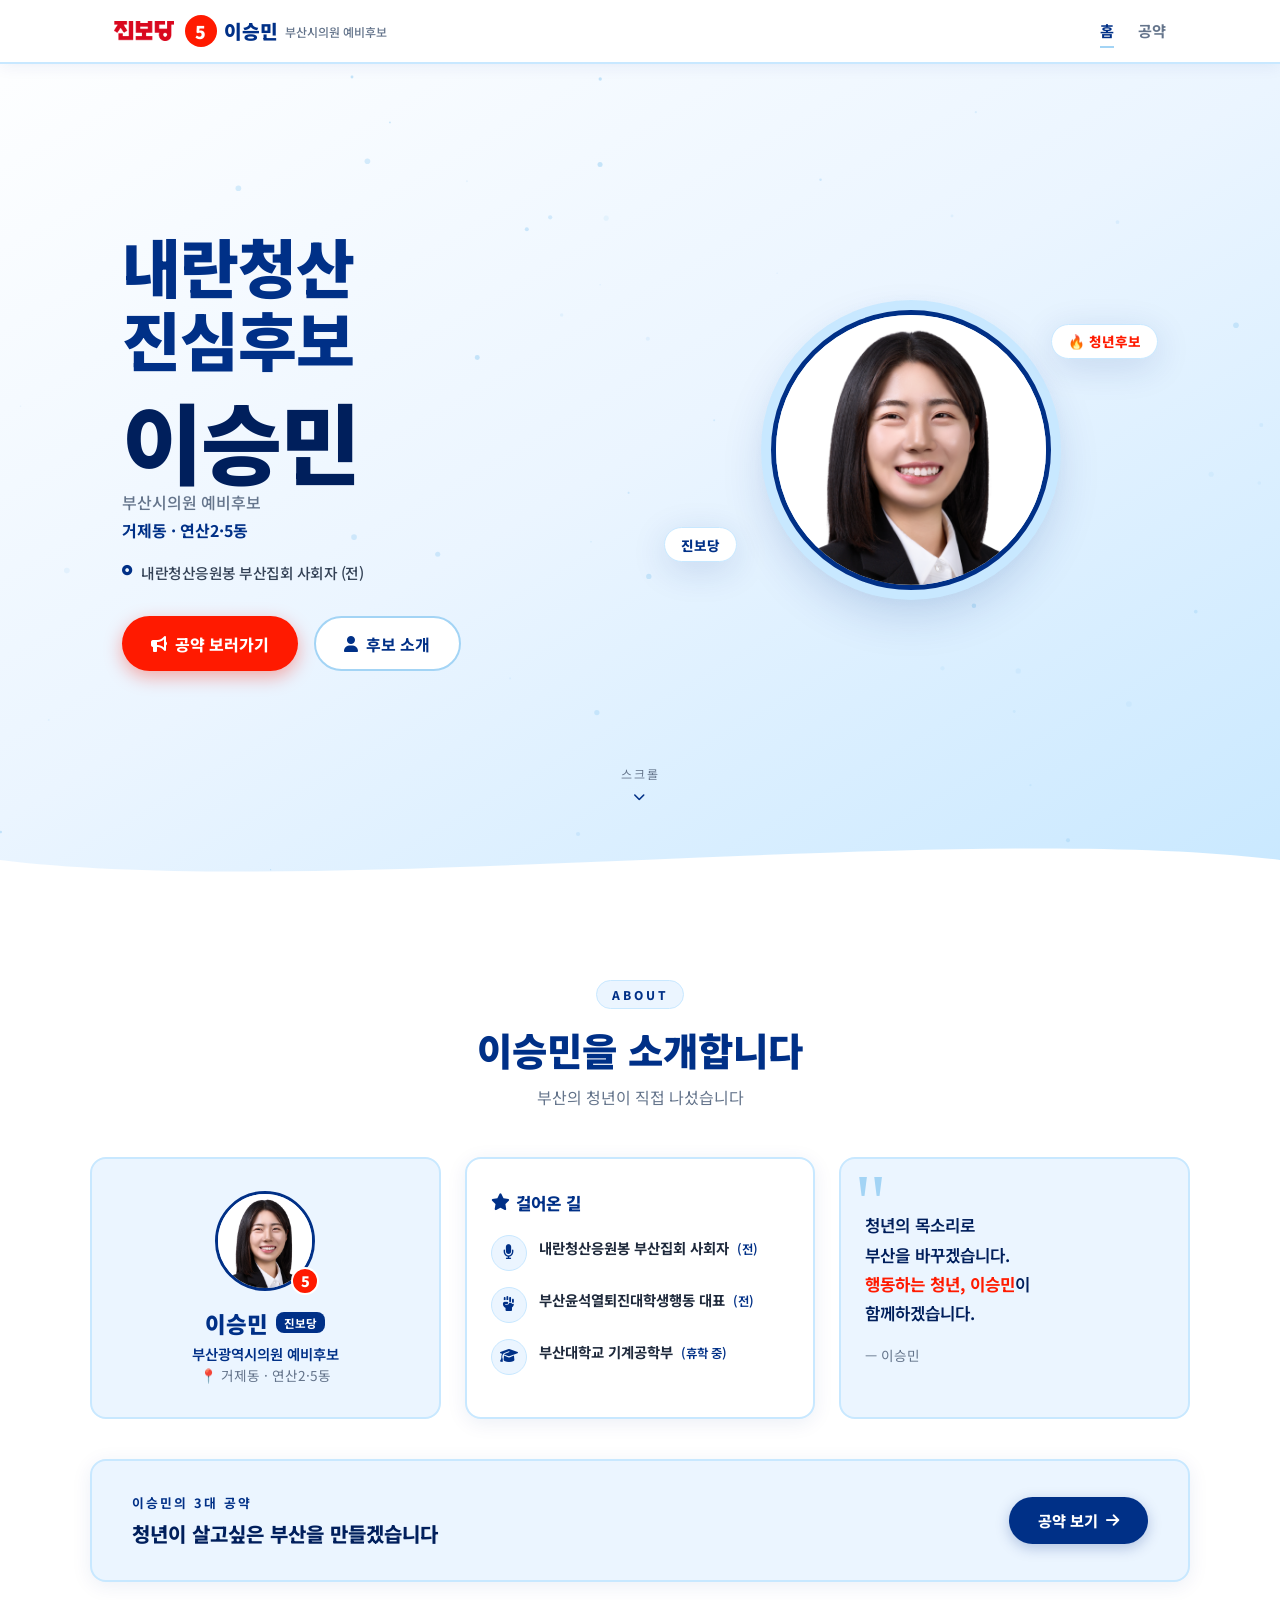
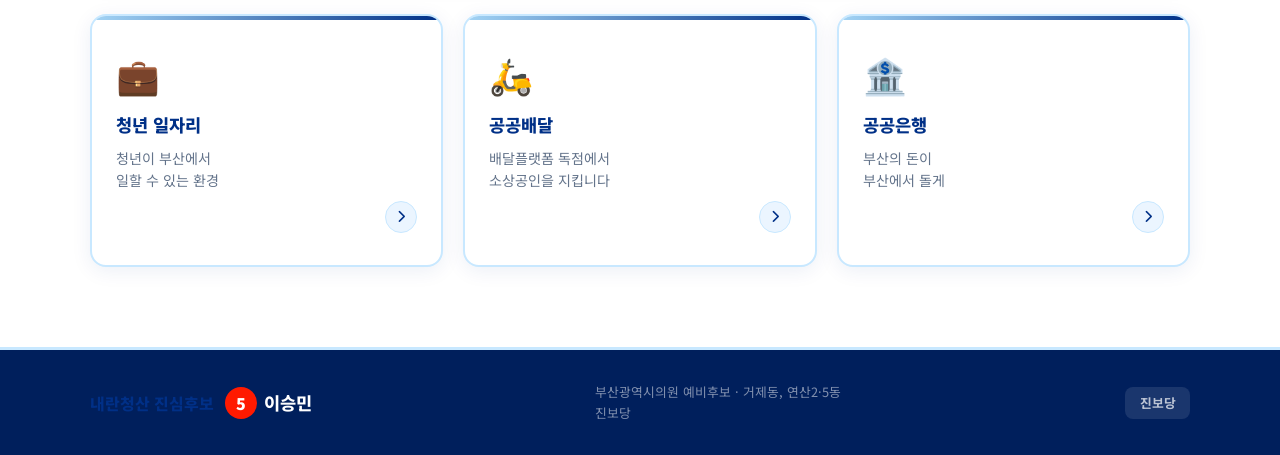
==== commit 13767697: "Add files via upload" ====
--- a/index.html
+++ b/index.html
@@ -9,14 +9,15 @@
 
     <!-- Open Graph -->
     <meta property="og:type" content="website">
+    <meta property="og:url" content="https://busanjinbo.github.io/yeonje_youth/">
     <meta property="og:site_name" content="기호5번 이승민 부산시의원">
     <meta property="og:title" content="진보당 이승민 부산광역시의원 예비후보">
     <meta property="og:description" content="내란청산 진심후보 이승민 - 거제동, 연산2·5동">
-    <meta property="og:image" content="assets/thumbnail.jpg">
+    <meta property="og:image" content="https://busanjinbo.github.io/yeonje_youth/assets/Thumbnail.png">
     <meta name="twitter:card" content="summary_large_image">
     <meta name="twitter:title" content="기호5번 이승민 부산광역시의원 예비후보">
     <meta name="twitter:description" content="내란청산 진심후보 이승민 - 거제동, 연산2·5동">
-    <meta name="twitter:image" content="assets/thumbnail.jpg">
+    <meta name="twitter:image" content="https://busanjinbo.github.io/yeonje_youth/assets/Thumbnail.png">
 
     <link rel="stylesheet" href="style.css">
     <link rel="preconnect" href="https://fonts.googleapis.com">
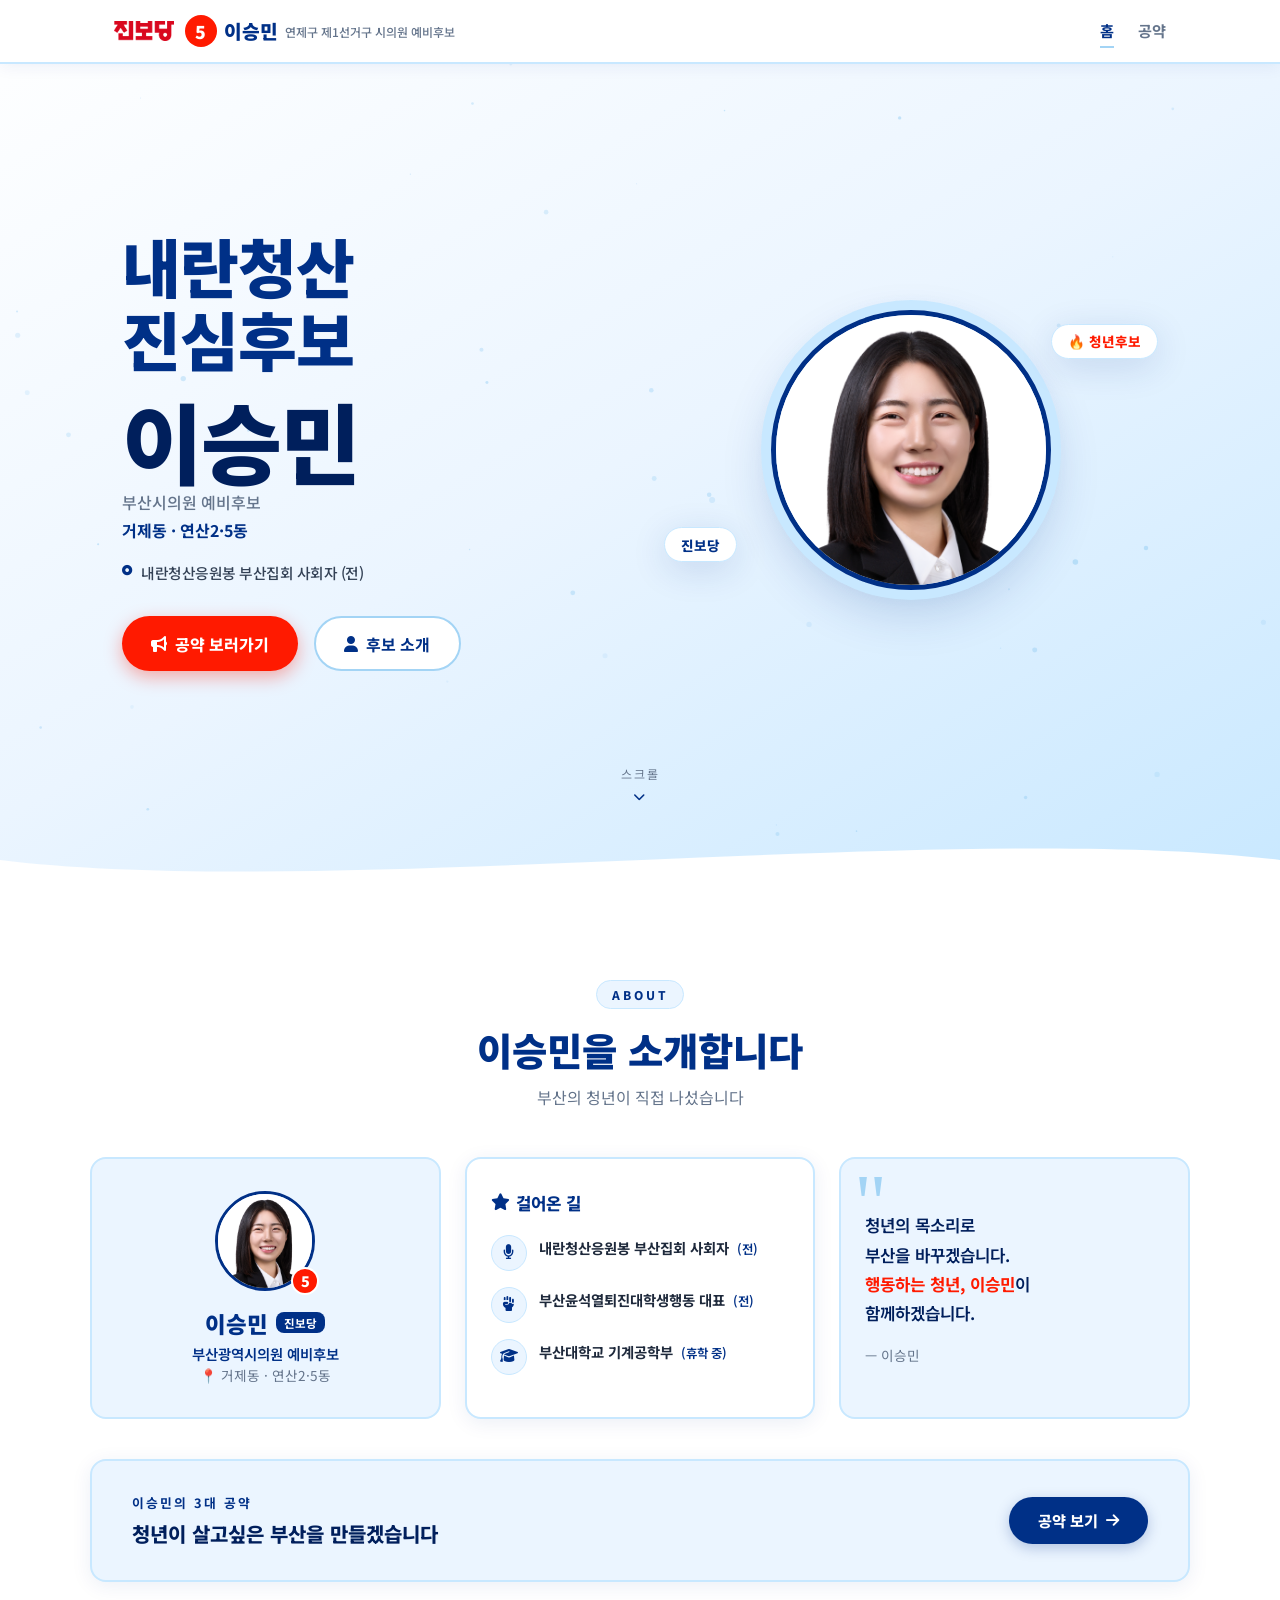
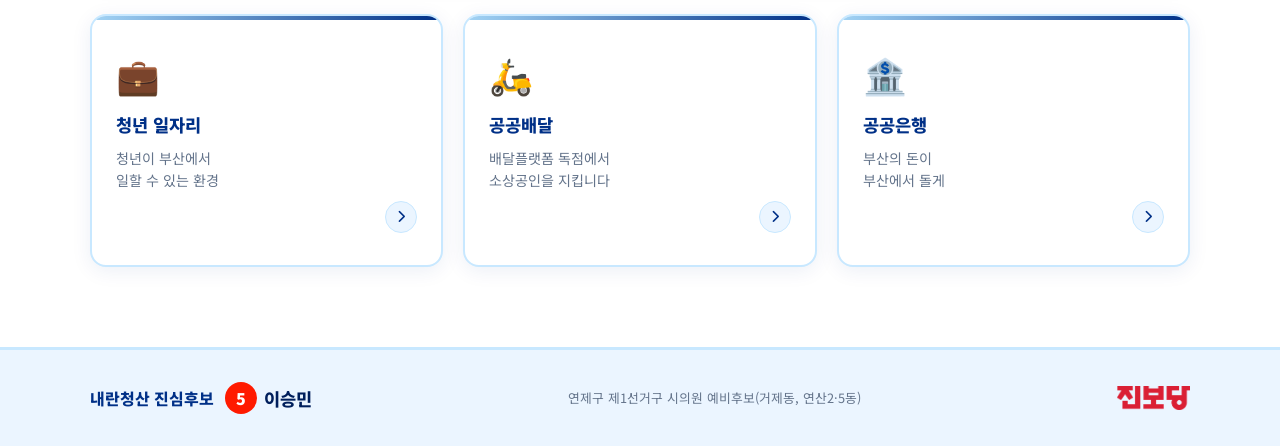
==== commit c22f620a: "Add files via upload" ====
--- a/index.html
+++ b/index.html
@@ -36,7 +36,7 @@
             <img src="assets/logo.png" alt="진보당" style="height:20px; margin-right:0.2rem; display:block;">
             <span class="nav-num">5</span>
             <span class="nav-name">이승민</span>
-            <span class="nav-sub">부산시의원 예비후보</span>
+            <span class="nav-sub">연제구 제1선거구 시의원 예비후보</span>
         </a>
         <div class="nav-links">
             <a href="index.html" class="nav-link active">홈</a>
@@ -242,10 +242,9 @@
             <span class="footer-name">이승민</span>
         </div>
         <div class="footer-info">
-            <p>부산광역시의원 예비후보 · 거제동, 연산2·5동</p>
-            <p>진보당</p>
-        </div>
-        <div class="footer-party">진보당</div>
+            <p>연제구 제1선거구 시의원 예비후보(거제동, 연산2·5동)</p>
+        </div>
+        <img src="assets/logo.png" alt="진보당" style="height:24px; opacity:0.9;">
     </div>
 </footer>
 
--- a/style.css
+++ b/style.css
@@ -379,7 +379,7 @@
 
 /* ── FOOTER ── */
 .site-footer{
-  background:var(--navy-dark);padding:2rem 1.5rem;
+  background:var(--sky-light);padding:2rem 1.5rem;
   border-top:3px solid var(--sky-mid);
 }
 .footer-inner{
@@ -393,8 +393,8 @@
   border-radius:50%;font-weight:900;font-size:1rem;
   display:flex;align-items:center;justify-content:center;
 }
-.footer-name{color:#fff;font-weight:800;font-size:1.1rem}
-.footer-info p{color:rgba(255,255,255,.5);font-size:.8rem;line-height:1.6}
+.footer-name{color:var(--navy-dark);font-weight:800;font-size:1.1rem}
+.footer-info p{color:var(--gray);font-size:.8rem;line-height:1.6}
 .footer-party{
   background:rgba(255,255,255,.1);color:rgba(255,255,255,.7);
   border-radius:8px;padding:.4rem .9rem;font-size:.8rem;font-weight:700;
@@ -601,7 +601,7 @@
 
 .del-table-wrap{padding:1.5rem;display:flex;align-items:flex-start;gap:1.5rem;flex-wrap:wrap}
 .del-table-note{font-size:.78rem;color:var(--gray);margin-bottom:.5rem}
-.del-table-scroll{flex:1;min-width:280px;overflow-x:auto}
+.del-table-scroll{flex:1;min-width:280px;max-width:100%;overflow-x:auto;-webkit-overflow-scrolling:touch}
 .del-compare-table{width:100%;border-collapse:collapse;min-width:380px}
 .del-compare-table th,.del-compare-table td{
   padding:.7rem .9rem;font-size:.88rem;text-align:center;
@@ -690,7 +690,7 @@
 }
 .bank-hero-img{width:100vw !important;max-width:100vw !important;min-width:100vw !important;height:auto !important;display:block;}
 .bank-hero-overlay{position:absolute;top:3.5rem;left:0;right:0;text-align:center;pointer-events:none;padding:0 2rem;z-index:10;}
-.bank-main-title{font-size:3rem;font-weight:900;color:var(--sky);line-height:1.2;margin-top:.5rem;}
+.bank-main-title{font-size:3rem;font-weight:900;color:var(--sky);line-height:1.2;margin-top:.5rem;text-shadow:2px 0 0 #fff, -2px 0 0 #fff, 0 2px 0 #fff, 0 -2px 0 #fff, 1px 1px 0 #fff, -1px -1px 0 #fff, 1px -1px 0 #fff, -1px 1px 0 #fff;}
 .bank-main-title strong{color:var(--navy-dark);font-size:3.5rem;display:block;}
 
 .bank-problem-section{padding:4rem 1.5rem;background:#f8fafc;}
@@ -792,7 +792,7 @@
   .hero-photo-glow{width:230px;height:230px}
   .del-hero-inner{flex-direction:column;text-align:center}
   .del-hero-img{width:220px;margin:0 auto}
-  .del-table-wrap{flex-direction:column}
+  .del-table-wrap{flex-direction:column;align-items:stretch}
   .del-benefit-badge{width:100%;border-radius:12px;flex-direction:column;justify-content:center;gap:.1rem;padding:.8rem}
   .job-title-hero { background: var(--white); padding-top: 2.5rem; display: flex; flex-direction: column-reverse; }
   .job-hero-overlay { position: relative; top: 0; padding: 0 1rem; margin-bottom: -14vw; z-index: 10; pointer-events: none; }
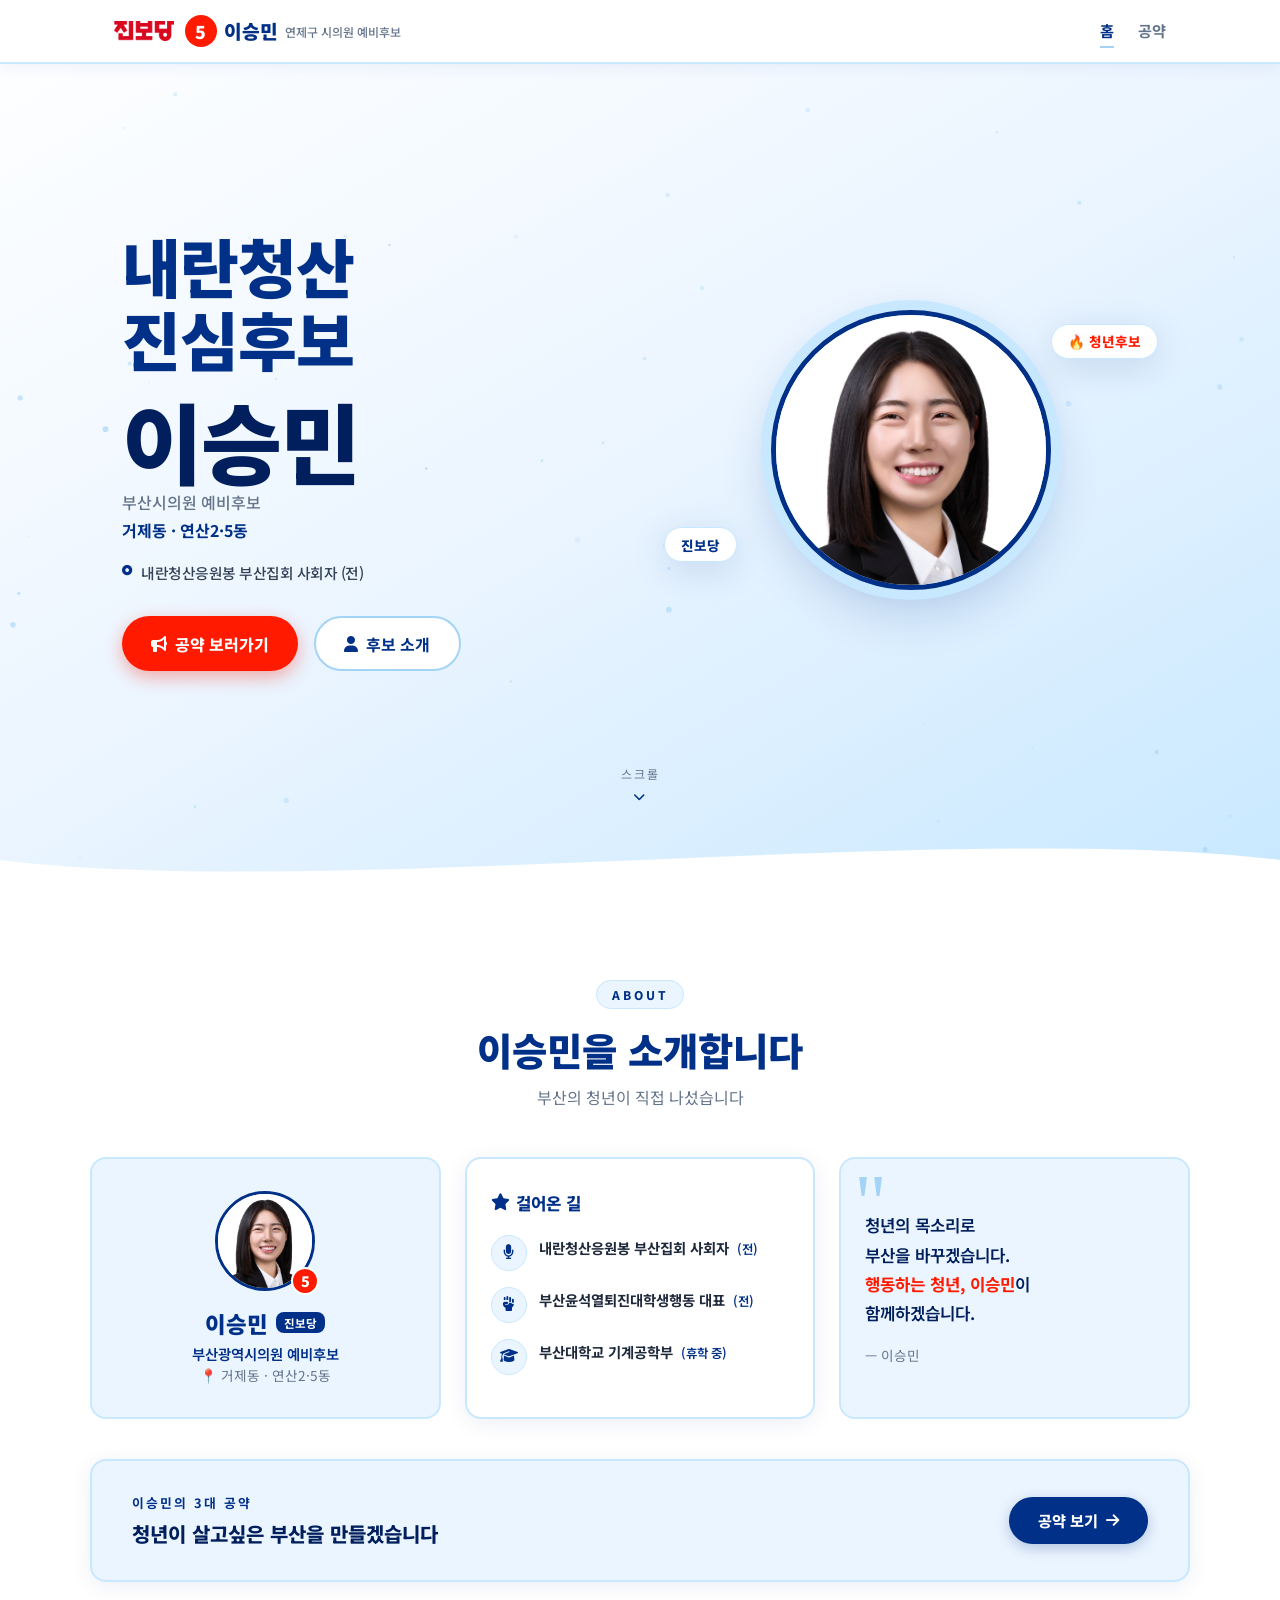
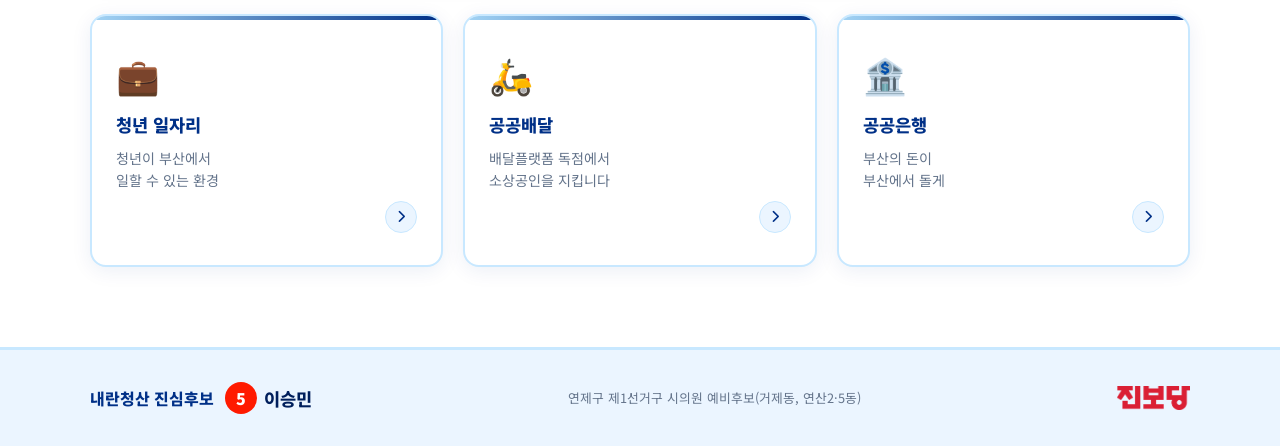
==== commit 1aed7919: "Add files via upload" ====
--- a/index.html
+++ b/index.html
@@ -36,7 +36,7 @@
             <img src="assets/logo.png" alt="진보당" style="height:20px; margin-right:0.2rem; display:block;">
             <span class="nav-num">5</span>
             <span class="nav-name">이승민</span>
-            <span class="nav-sub">연제구 제1선거구 시의원 예비후보</span>
+            <span class="nav-sub">연제구 시의원 예비후보</span>
         </a>
         <div class="nav-links">
             <a href="index.html" class="nav-link active">홈</a>
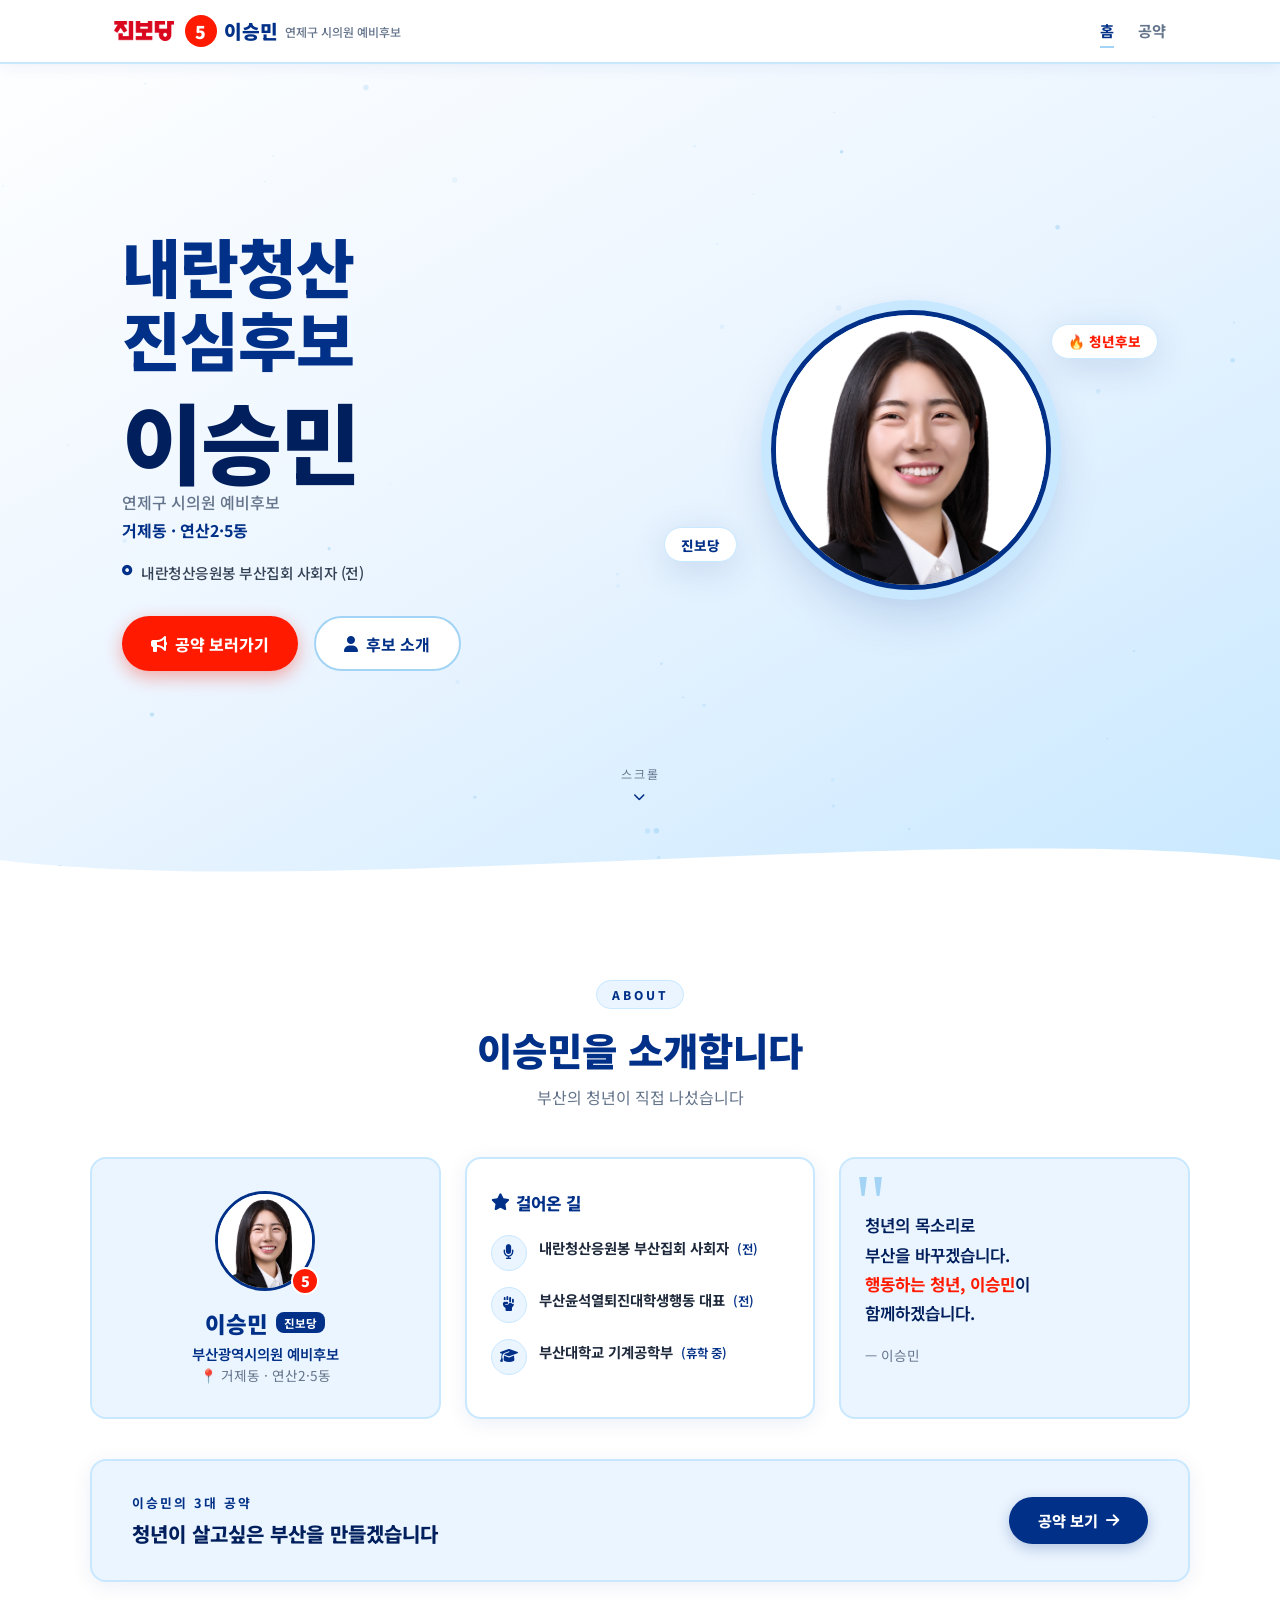
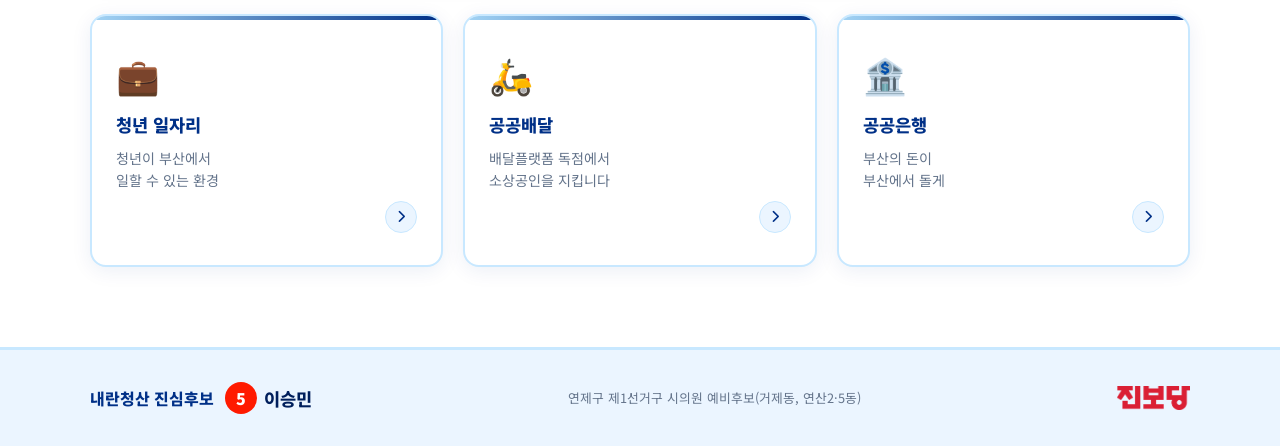
==== commit ee493594: "Add files via upload" ====
--- a/index.html
+++ b/index.html
@@ -85,7 +85,7 @@
             <div class="hero-name-wrap reveal-hero" style="animation-delay:0.35s">
                 <h1 class="hero-name">이승민</h1>
                 <div class="hero-position">
-                    <span>부산시의원 예비후보</span>
+                    <span>연제구 시의원 예비후보</span>
                     <span class="hero-district">거제동 · 연산2·5동</span>
                 </div>
             </div>
